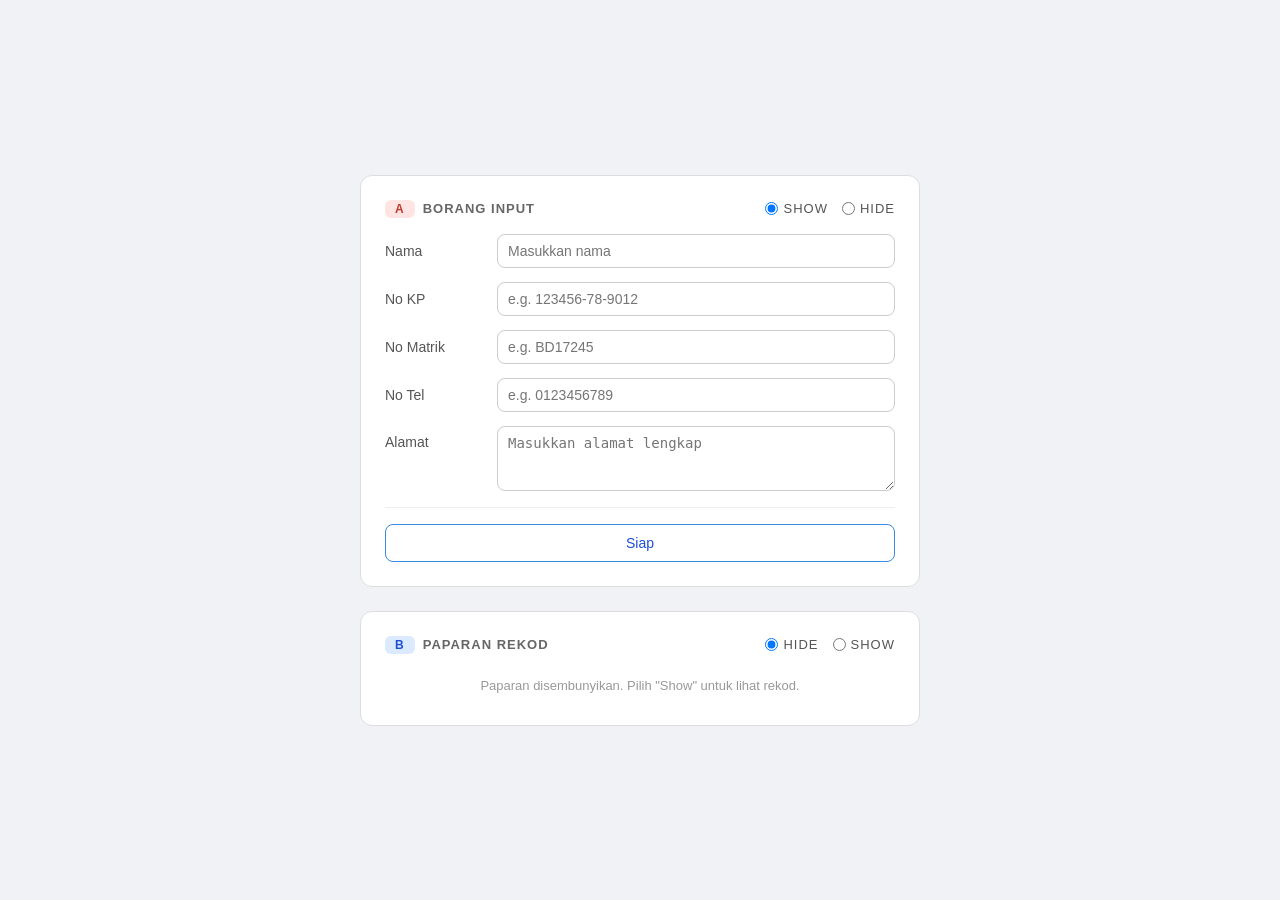
==== index.html @ 71884b79 "first change" ====
<!DOCTYPE html>
<html lang="ms">
<head>
  <meta charset="UTF-8">
  <meta name="viewport" content="width=device-width, initial-scale=1.0">
  <title>Borang Maklumat Peribadi</title>
  <link rel="stylesheet" href="style.css">
</head>
<body>
  <div class="container">

    <!-- Card A -->
    <div class="card">
      <p class="card-title">
        <span class="badge badge-a">A</span>
        Borang Input
        <span class="toggle-group">
          <label><input type="radio" name="modeA" value="show" checked onchange="setModeA(this.value)"> Show</label>
          <label><input type="radio" name="modeA" value="hide" onchange="setModeA(this.value)"> Hide</label>
        </span>
      </p>
      <div id="formA">
        <div class="field-row">
          <span class="field-label">Nama</span>
          <input type="text" id="inNama" placeholder="Masukkan nama">
        </div>
        <div class="field-row">
          <span class="field-label">No KP</span>
          <input type="text" id="inKP" placeholder="e.g. 123456-78-9012">
        </div>
        <div class="field-row">
          <span class="field-label">No Matrik</span>
          <input type="text" id="inMatrik" placeholder="e.g. BD17245">
        </div>
        <div class="field-row">
          <span class="field-label">No Tel</span>
          <input type="text" id="inTel" placeholder="e.g. 0123456789">
        </div>
        <div class="field-row align-top">
          <span class="field-label top-pad">Alamat</span>
          <textarea id="inAlamat" placeholder="Masukkan alamat lengkap"></textarea>
        </div>
        <hr>
        <button class="btn-siap" onclick="submitForm()">Siap</button>
        <div class="success-msg" id="msgA">&#10003; Data berjaya disimpan!</div>
      </div>
    </div>

    <!-- Card B -->
    <div class="card">
      <p class="card-title">
        <span class="badge badge-b">B</span>
        Paparan Rekod
        <span class="toggle-group">
          <label><input type="radio" name="modeB" value="hide" checked onchange="setModeB(this.value)"> Hide</label>
          <label><input type="radio" name="modeB" value="show" onchange="setModeB(this.value)"> Show</label>
        </span>
      </p>
      <div id="displayB" style="display: none;">
        <div class="field-row">
          <span class="field-label">Nama</span>
          <span class="field-value" id="dNama">—</span>
        </div>
        <div class="field-row">
          <span class="field-label">No KP</span>
          <span class="field-value" id="dKP">—</span>
        </div>
        <div class="field-row">
          <span class="field-label">No Matrik</span>
          <span class="field-value" id="dMatrik">—</span>
        </div>
        <div class="field-row">
          <span class="field-label">No Tel</span>
          <span class="field-value" id="dTel">—</span>
        </div>
        <div class="field-row align-top">
          <span class="field-label">Alamat</span>
          <span class="field-value pre-wrap" id="dAlamat">—</span>
        </div>
        <hr>
        <button class="btn-batal" onclick="clearForm()">Batal / Reset</button>
      </div>
      <p class="hidden-msg" id="msgHidden">Paparan disembunyikan. Pilih "Show" untuk lihat rekod.</p>
    </div>

  </div>

  <script src="script.js"></script>
</body>
</html>
---- style.css ----
* {
  box-sizing: border-box;
  margin: 0;
  padding: 0;
}

body {
  font-family: Arial, sans-serif;
  background: #f0f2f5;
  min-height: 100vh;
  display: flex;
  align-items: center;
  justify-content: center;
  padding: 2rem;
}

.container {
  max-width: 560px;
  width: 100%;
  display: flex;
  flex-direction: column;
  gap: 1.5rem;
}

.card {
  background: #fff;
  border: 1px solid #ddd;
  border-radius: 12px;
  padding: 1.5rem;
}

.card-title {
  font-size: 13px;
  font-weight: 600;
  color: #666;
  text-transform: uppercase;
  letter-spacing: 1px;
  margin-bottom: 1rem;
  display: flex;
  align-items: center;
  gap: 8px;
}

.badge {
  font-size: 12px;
  padding: 2px 10px;
  border-radius: 6px;
  font-weight: 700;
}

.badge-a {
  background: #ffe4e4;
  color: #c0392b;
}

.badge-b {
  background: #dbeafe;
  color: #1d4ed8;
}

.toggle-group {
  margin-left: auto;
  display: flex;
  gap: 14px;
  font-size: 13px;
  font-weight: 400;
  color: #555;
}

.toggle-group label {
  display: flex;
  align-items: center;
  gap: 5px;
  cursor: pointer;
}

.field-row {
  display: flex;
  align-items: center;
  gap: 12px;
  margin-bottom: 14px;
}

.field-row.align-top {
  align-items: flex-start;
}

.field-label {
  font-size: 14px;
  color: #555;
  min-width: 100px;
}

.field-label.top-pad {
  padding-top: 8px;
}

.field-value {
  font-size: 14px;
  color: #111;
  font-weight: 500;
  flex: 1;
}

.field-value.pre-wrap {
  white-space: pre-wrap;
}

input[type="text"],
textarea {
  flex: 1;
  width: 100%;
  padding: 8px 10px;
  border: 1px solid #ccc;
  border-radius: 8px;
  font-size: 14px;
  outline: none;
  transition: border 0.2s;
}

input[type="text"]:focus,
textarea:focus {
  border-color: #378add;
}

textarea {
  resize: vertical;
  min-height: 65px;
}

hr {
  border: none;
  border-top: 1px solid #eee;
  margin: 1rem 0;
}

button {
  width: 100%;
  padding: 10px;
  border: 1px solid #ccc;
  border-radius: 8px;
  background: #fff;
  font-size: 14px;
  cursor: pointer;
  transition: background 0.2s, transform 0.1s;
}

button:hover {
  background: #f5f5f5;
}

button:active {
  transform: scale(0.98);
}

.btn-siap {
  border-color: #378add;
  color: #1d4ed8;
}

.btn-batal {
  border-color: #e74c3c;
  color: #c0392b;
}

.success-msg {
  background: #d4edda;
  color: #155724;
  border-radius: 8px;
  padding: 10px 14px;
  font-size: 13px;
  text-align: center;
  display: none;
  margin-top: 10px;
}

.hidden-msg {
  font-size: 13px;
  color: #999;
  text-align: center;
  padding: 0.5rem 0;
}
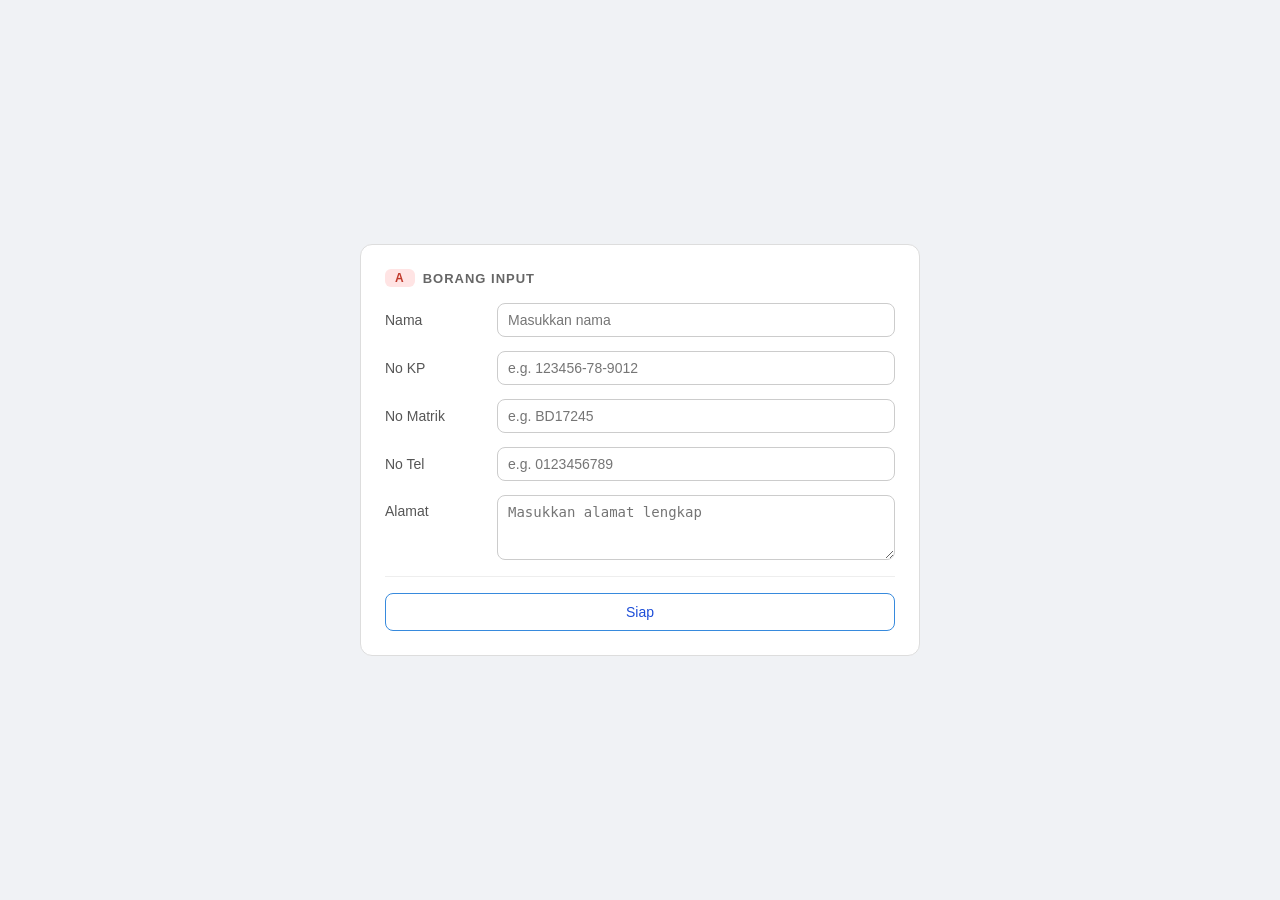
==== commit 6c9b620b: "second changes" ====
--- a/index.html
+++ b/index.html
@@ -1,4 +1,3 @@
-
 <!DOCTYPE html>
 <html lang="ms">
 <head>
@@ -9,16 +8,10 @@
 </head>
 <body>
   <div class="container">
-
-    <!-- Card A -->
     <div class="card">
       <p class="card-title">
         <span class="badge badge-a">A</span>
         Borang Input
-        <span class="toggle-group">
-          <label><input type="radio" name="modeA" value="show" checked onchange="setModeA(this.value)"> Show</label>
-          <label><input type="radio" name="modeA" value="hide" onchange="setModeA(this.value)"> Hide</label>
-        </span>
       </p>
       <div id="formA">
         <div class="field-row">
@@ -43,49 +36,10 @@
         </div>
         <hr>
         <button class="btn-siap" onclick="submitForm()">Siap</button>
-        <div class="success-msg" id="msgA">&#10003; Data berjaya disimpan!</div>
+        <div class="error-msg" id="msgError">&#9888; Sila isi semua maklumat!</div>
       </div>
     </div>
-
-    <!-- Card B -->
-    <div class="card">
-      <p class="card-title">
-        <span class="badge badge-b">B</span>
-        Paparan Rekod
-        <span class="toggle-group">
-          <label><input type="radio" name="modeB" value="hide" checked onchange="setModeB(this.value)"> Hide</label>
-          <label><input type="radio" name="modeB" value="show" onchange="setModeB(this.value)"> Show</label>
-        </span>
-      </p>
-      <div id="displayB" style="display: none;">
-        <div class="field-row">
-          <span class="field-label">Nama</span>
-          <span class="field-value" id="dNama">—</span>
-        </div>
-        <div class="field-row">
-          <span class="field-label">No KP</span>
-          <span class="field-value" id="dKP">—</span>
-        </div>
-        <div class="field-row">
-          <span class="field-label">No Matrik</span>
-          <span class="field-value" id="dMatrik">—</span>
-        </div>
-        <div class="field-row">
-          <span class="field-label">No Tel</span>
-          <span class="field-value" id="dTel">—</span>
-        </div>
-        <div class="field-row align-top">
-          <span class="field-label">Alamat</span>
-          <span class="field-value pre-wrap" id="dAlamat">—</span>
-        </div>
-        <hr>
-        <button class="btn-batal" onclick="clearForm()">Batal / Reset</button>
-      </div>
-      <p class="hidden-msg" id="msgHidden">Paparan disembunyikan. Pilih "Show" untuk lihat rekod.</p>
-    </div>
-
   </div>
-
   <script src="script.js"></script>
 </body>
-</html>
+</html>
--- a/style.css
+++ b/style.css
@@ -1,4 +1,3 @@
-
 * {
   box-sizing: border-box;
   margin: 0;
@@ -164,9 +163,9 @@
   color: #c0392b;
 }
 
-.success-msg {
-  background: #d4edda;
-  color: #155724;
+.error-msg {
+  background: #ffe4e4;
+  color: #c0392b;
   border-radius: 8px;
   padding: 10px 14px;
   font-size: 13px;
@@ -180,4 +179,4 @@
   color: #999;
   text-align: center;
   padding: 0.5rem 0;
-}
+}
